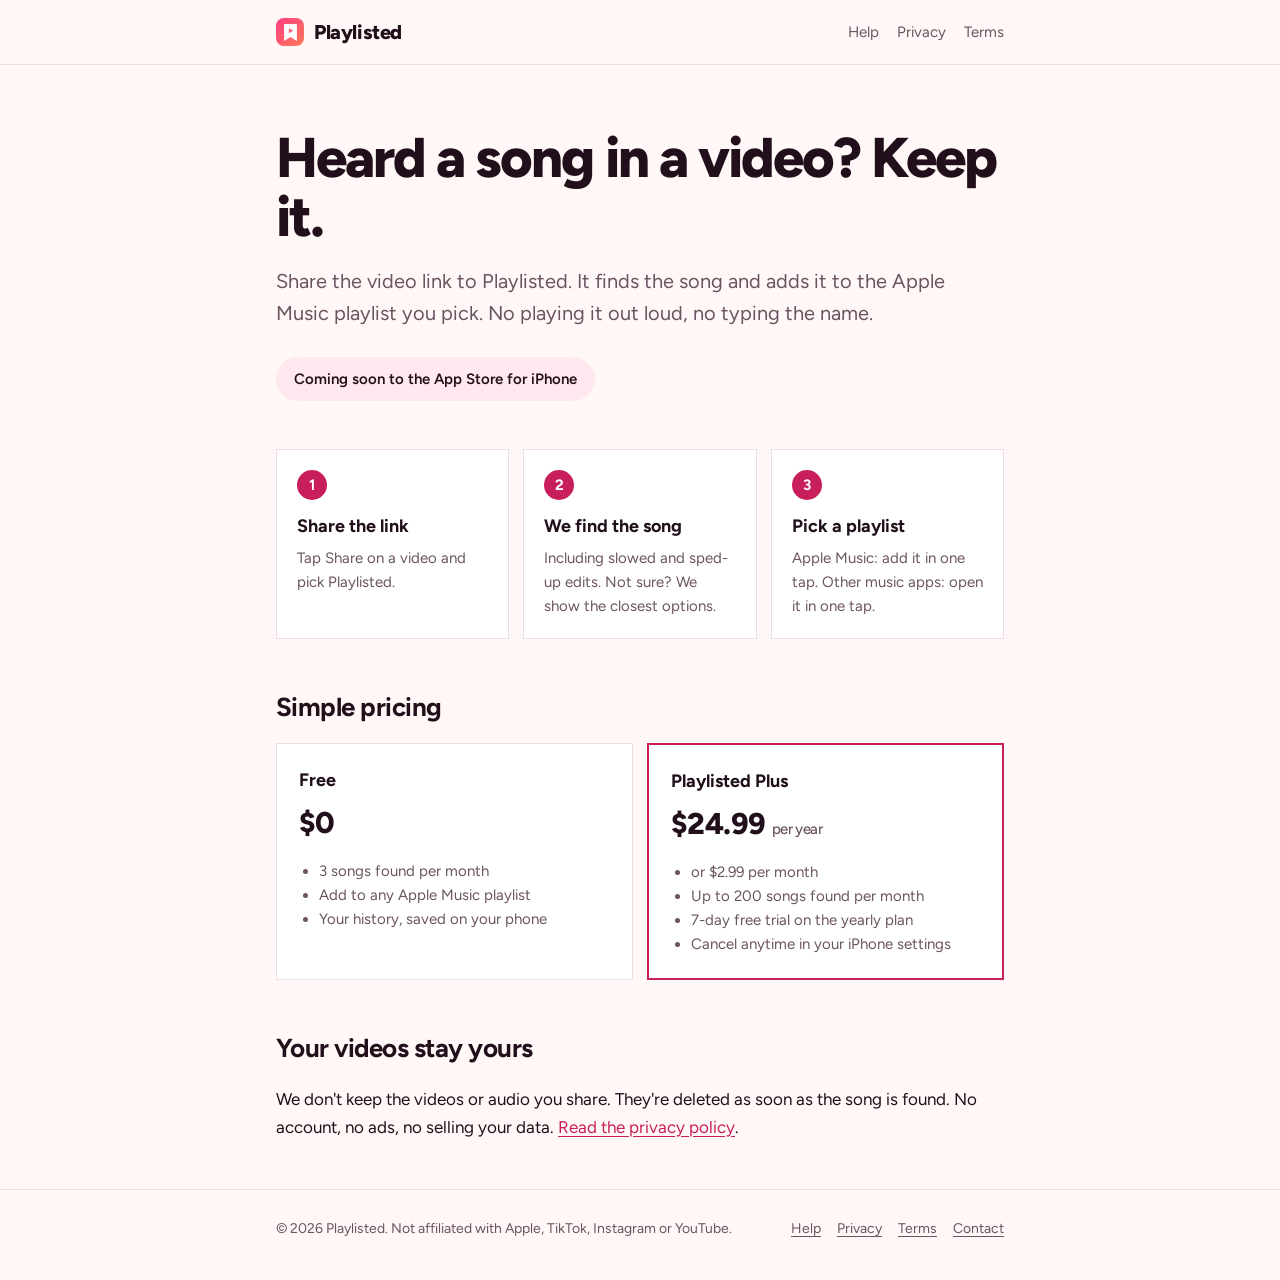
==== index.html @ 105da1dd "Playlisted website: privacy, terms, help Co-Authored-By: Claude Opus 5.5 <noreply@anthropic.com> Cla" ====
<!doctype html>
<html lang="en">
<head>
<meta charset="utf-8">
<meta name="viewport" content="width=device-width, initial-scale=1">
<title>Playlisted</title>
<meta name="description" content="Share a video link, Playlisted finds the song and adds it to your Apple Music playlist.">
<link rel="preconnect" href="https://fonts.googleapis.com">
<link rel="preconnect" href="https://fonts.gstatic.com" crossorigin>
<link href="https://fonts.googleapis.com/css2?family=Figtree:wght@400;500;600;700;800&display=swap" rel="stylesheet">
<link rel="stylesheet" href="style.css">
<link rel="icon" href="icon.png">
<link rel="apple-touch-icon" href="icon.png">
</head>
<body>
<header class="site">
  <div class="wrap">
    <a class="brand" href="./"><span class="brand-mark" aria-hidden="true"><svg viewBox="27 20 46 61" style="width:13px;height:17px"><path fill="#fff" fill-rule="evenodd" d="M30 20 H70 Q73 20 73 23 V81 L50 67 L27 81 V23 Q27 20 30 20 Z M44.35 35 L59.65 44 L44.35 53 Z"/></svg></span>Playlisted</a>
    <nav class="links"><a href="support.html">Help</a><a href="privacy.html">Privacy</a><a href="terms.html">Terms</a></nav>
  </div>
</header>

<main class="wrap">
  <section class="hero">
    <h1>Heard a song in a video? Keep it.</h1>
    <p class="lede">Share the video link to Playlisted. It finds the song and adds it to the Apple Music playlist you pick. No playing it out loud, no typing the name.</p>
    <span class="pill">Coming soon to the App Store for iPhone</span>
  </section>

  <div class="steps">
    <div class="step"><div class="num">1</div><h3>Share the link</h3><p>Tap Share on a video and pick Playlisted.</p></div>
    <div class="step"><div class="num">2</div><h3>We find the song</h3><p>Including slowed and sped-up edits. Not sure? We show the closest options.</p></div>
    <div class="step"><div class="num">3</div><h3>Pick a playlist</h3><p>Apple Music: add it in one tap. Other music apps: open it in one tap.</p></div>
  </div>

  <section class="block">
    <h2>Simple pricing</h2>
    <div class="plans">
      <div class="plan">
        <h3>Free</h3>
        <div class="price">$0</div>
        <ul><li>3 songs found per month</li><li>Add to any Apple Music playlist</li><li>Your history, saved on your phone</li></ul>
      </div>
      <div class="plan featured">
        <h3>Playlisted Plus</h3>
        <div class="price">$24.99 <small>per year</small></div>
        <ul><li>or $2.99 per month</li><li>Up to 200 songs found per month</li><li>7-day free trial on the yearly plan</li><li>Cancel anytime in your iPhone settings</li></ul>
      </div>
    </div>
  </section>

  <section class="block">
    <h2>Your videos stay yours</h2>
    <p>We don't keep the videos or audio you share. They're deleted as soon as the song is found. No account, no ads, no selling your data. <a href="privacy.html">Read the privacy policy</a>.</p>
  </section>
</main>

<footer class="site">
  <div class="wrap">
    <span>© 2026 Playlisted. Not affiliated with Apple, TikTok, Instagram or YouTube.</span>
    <nav><a href="support.html">Help</a><a href="privacy.html">Privacy</a><a href="terms.html">Terms</a><a href="mailto:playlisted.support@gmail.com">Contact</a></nav>
  </div>
</footer>
</body>
</html>
---- style.css ----
:root {
  --bg: #FFF8F6;
  --surface: #FFFFFF;
  --text: #21101B;
  --muted: #6B5462;
  --line: #F0DDE3;
  --accent: #C81E5B;
  --accent-ink: #FFFFFF;
  --accent-soft: #FFE9EF;
  --brand: linear-gradient(135deg, #FF3D81, #FF7A59);
}
@media (prefers-color-scheme: dark) {
  :root:not([data-theme="light"]) {
    --bg: #1B0A16;
    --surface: #2A0F22;
    --text: #FFF5F2;
    --muted: #E0B9C6;
    --line: #45193A;
    --accent: #FF9A7A;
    --accent-ink: #1B0A16;
    --accent-soft: #3A1530;
  }
}
:root[data-theme="dark"] {
  --bg: #1B0A16;
  --surface: #2A0F22;
  --text: #FFF5F2;
  --muted: #E0B9C6;
  --line: #45193A;
  --accent: #FF9A7A;
  --accent-ink: #1B0A16;
  --accent-soft: #3A1530;
}

* { box-sizing: border-box; }
html { -webkit-text-size-adjust: 100%; }
body {
  margin: 0;
  background: var(--bg);
  color: var(--text);
  font-family: "Figtree", system-ui, -apple-system, "Segoe UI", sans-serif;
  font-size: 17px;
  line-height: 1.6;
}
a { color: var(--accent); text-underline-offset: 3px; }
.wrap { max-width: 760px; margin: 0 auto; padding: 0 16px; }

header.site {
  border-bottom: 1px solid var(--line);
  background: var(--bg);
}
header.site .wrap {
  display: flex; align-items: center; justify-content: space-between;
  gap: 16px; padding-top: 16px; padding-bottom: 16px; flex-wrap: wrap;
}
.brand {
  font-weight: 800; font-size: 20px; letter-spacing: -0.02em;
  color: var(--text); text-decoration: none; display: flex; align-items: center; gap: 10px;
}
.brand-mark {
  width: 28px; height: 28px; border-radius: 8px; background: var(--brand);
  display: grid; place-items: center;
}
.brand-mark svg { width: 16px; height: 16px; }
nav.links { display: flex; gap: 18px; font-size: 15px; flex-wrap: wrap; }
nav.links a { color: var(--muted); text-decoration: none; }
nav.links a:hover, nav.links a[aria-current="page"] { color: var(--text); }

.hero { padding: 64px 0 40px; }
.hero h1 {
  font-size: clamp(36px, 7vw, 56px); line-height: 1.05; letter-spacing: -0.035em;
  margin: 0 0 18px; font-weight: 800;
}
.hero p.lede { font-size: 20px; color: var(--muted); margin: 0 0 28px; max-width: 34em; }
.pill {
  display: inline-block; padding: 10px 18px; border-radius: 999px;
  background: var(--accent-soft); color: var(--text); font-weight: 600; font-size: 15px;
}

.steps { display: grid; grid-template-columns: repeat(3, 1fr); gap: 14px; margin: 8px 0 48px; }
@media (max-width: 640px) { .steps { grid-template-columns: 1fr; } }
.step {
  background: var(--surface); border: 1px solid var(--line); border-radius: var(--radius);
  padding: 20px;
}
.step .num {
  width: 30px; height: 30px; border-radius: 50%; background: var(--accent); color: var(--accent-ink);
  display: grid; place-items: center; font-weight: 700; font-size: 15px; margin-bottom: 12px;
}
.step h3 { margin: 0 0 6px; font-size: 18px; }
.step p { margin: 0; color: var(--muted); font-size: 15px; }

section.block { margin: 0 0 48px; }
section.block h2 { font-size: 26px; letter-spacing: -0.02em; margin: 0 0 14px; }

.plans { display: grid; grid-template-columns: 1fr 1fr; gap: 14px; }
@media (max-width: 640px) { .plans { grid-template-columns: 1fr; } }
.plan {
  background: var(--surface); border: 1px solid var(--line); border-radius: var(--radius); padding: 22px;
}
.plan.featured { border: 2px solid var(--accent); }
.plan h3 { margin: 0 0 4px; font-size: 18px; }
.plan .price { font-size: 30px; font-weight: 800; letter-spacing: -0.02em; }
.plan .price small { font-size: 15px; font-weight: 500; color: var(--muted); }
.plan ul { margin: 12px 0 0; padding-left: 20px; color: var(--muted); font-size: 15px; }

/* Legal and help pages */
.doc { padding-top: 44px; padding-bottom: 56px; }
.doc h1 { font-size: clamp(30px, 6vw, 40px); letter-spacing: -0.03em; line-height: 1.1; margin: 0 0 8px; }
.doc .updated { color: var(--muted); margin: 0 0 32px; font-size: 15px; }
.doc h2 { font-size: 21px; margin: 36px 0 8px; letter-spacing: -0.01em; }
.doc p, .doc li { color: var(--text); }
.doc ul { padding-left: 22px; }
.doc .summary {
  background: var(--accent-soft); border-radius: var(--radius); padding: 18px 20px; margin: 0 0 8px;
}
.doc .summary p { margin: 0; }
.table-wrap { overflow-x: auto; margin: 12px 0; }
table { border-collapse: collapse; width: 100%; font-size: 15px; }
th, td { text-align: left; vertical-align: top; padding: 10px 12px; border-bottom: 1px solid var(--line); }
th { color: var(--muted); font-weight: 600; }
details {
  background: var(--surface); border: 1px solid var(--line); border-radius: 14px;
  padding: 14px 18px; margin: 10px 0;
}
details summary { cursor: pointer; font-weight: 600; }
details p { margin: 10px 0 0; color: var(--muted); }

footer.site { border-top: 1px solid var(--line); padding: 28px 0 40px; color: var(--muted); font-size: 14px; }
footer.site .wrap { display: flex; flex-wrap: wrap; gap: 8px 20px; justify-content: space-between; }
footer.site nav { display: flex; gap: 16px; flex-wrap: wrap; }
footer.site a { color: var(--muted); }
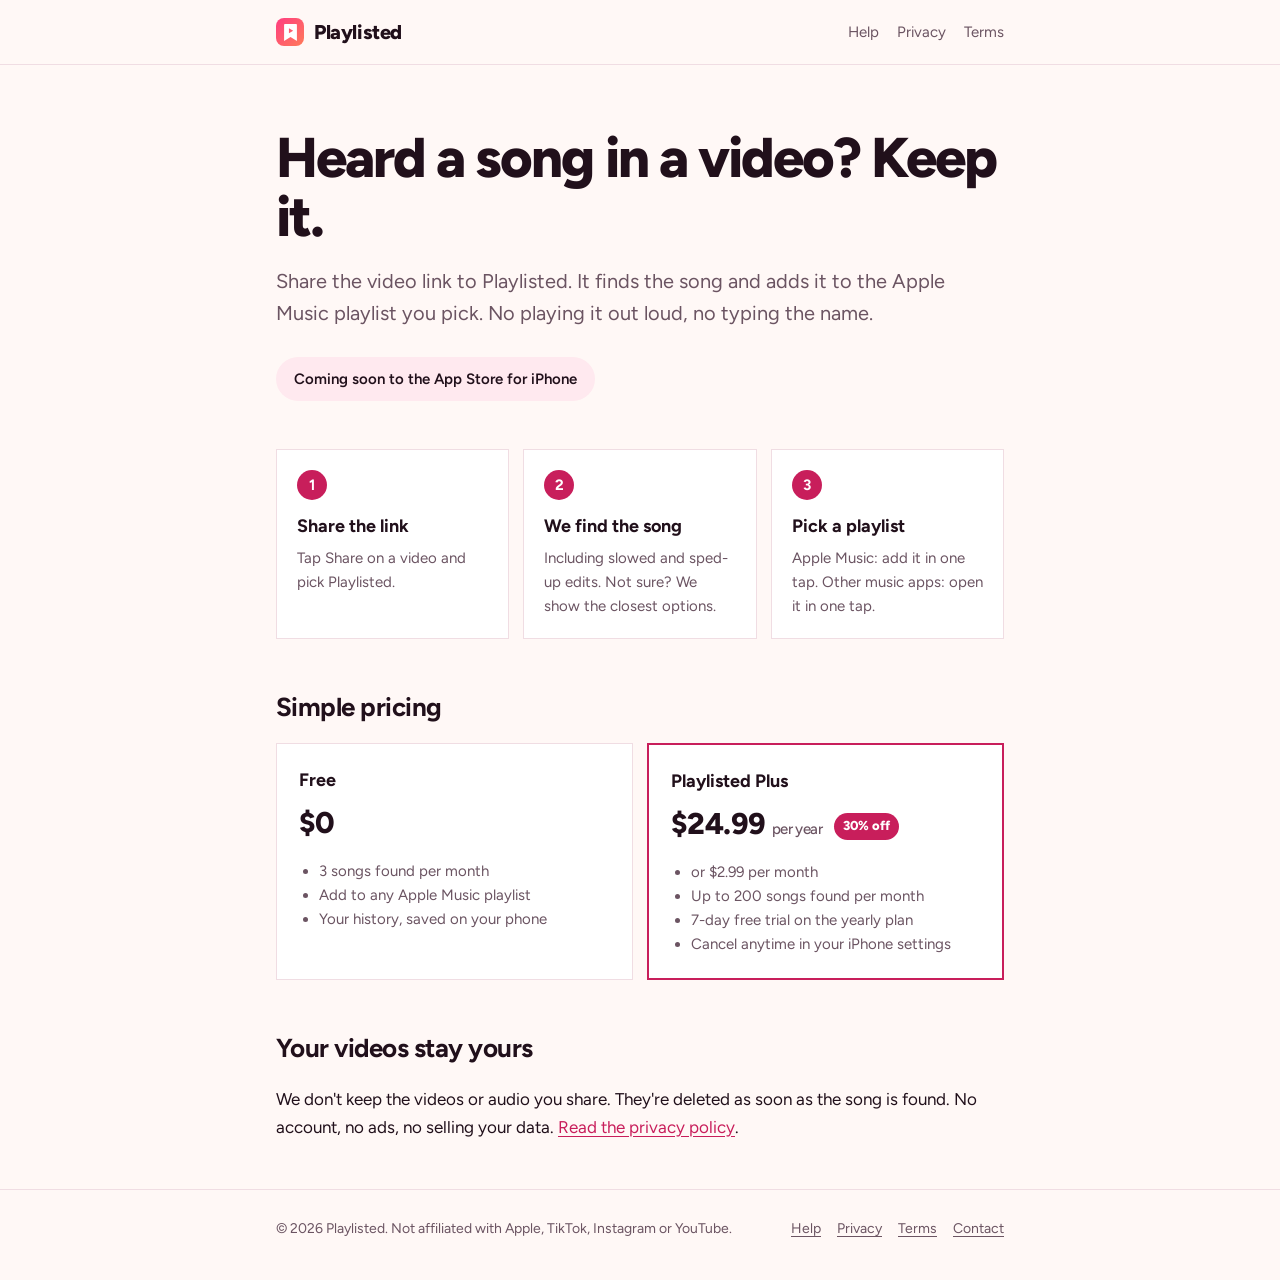
==== commit fad5f33a: "Show 30% off on the yearly plan Co-Authored-By: Claude Opus 5.5 <noreply@anthropic.com> Claude-Sessi" ====
--- a/index.html
+++ b/index.html
@@ -43,7 +43,7 @@
       </div>
       <div class="plan featured">
         <h3>Playlisted Plus</h3>
-        <div class="price">$24.99 <small>per year</small></div>
+        <div class="price">$24.99 <small>per year</small> <span class="badge">30% off</span></div>
         <ul><li>or $2.99 per month</li><li>Up to 200 songs found per month</li><li>7-day free trial on the yearly plan</li><li>Cancel anytime in your iPhone settings</li></ul>
       </div>
     </div>
--- a/style.css
+++ b/style.css
@@ -102,6 +102,10 @@
 .plan h3 { margin: 0 0 4px; font-size: 18px; }
 .plan .price { font-size: 30px; font-weight: 800; letter-spacing: -0.02em; }
 .plan .price small { font-size: 15px; font-weight: 500; color: var(--muted); }
+.plan .badge {
+  display: inline-block; vertical-align: middle; margin-left: 6px; padding: 3px 9px; border-radius: 999px;
+  background: #C81E5B; color: #FFFFFF; font-size: 13px; font-weight: 800; letter-spacing: 0; white-space: nowrap;
+}
 .plan ul { margin: 12px 0 0; padding-left: 20px; color: var(--muted); font-size: 15px; }
 
 /* Legal and help pages */
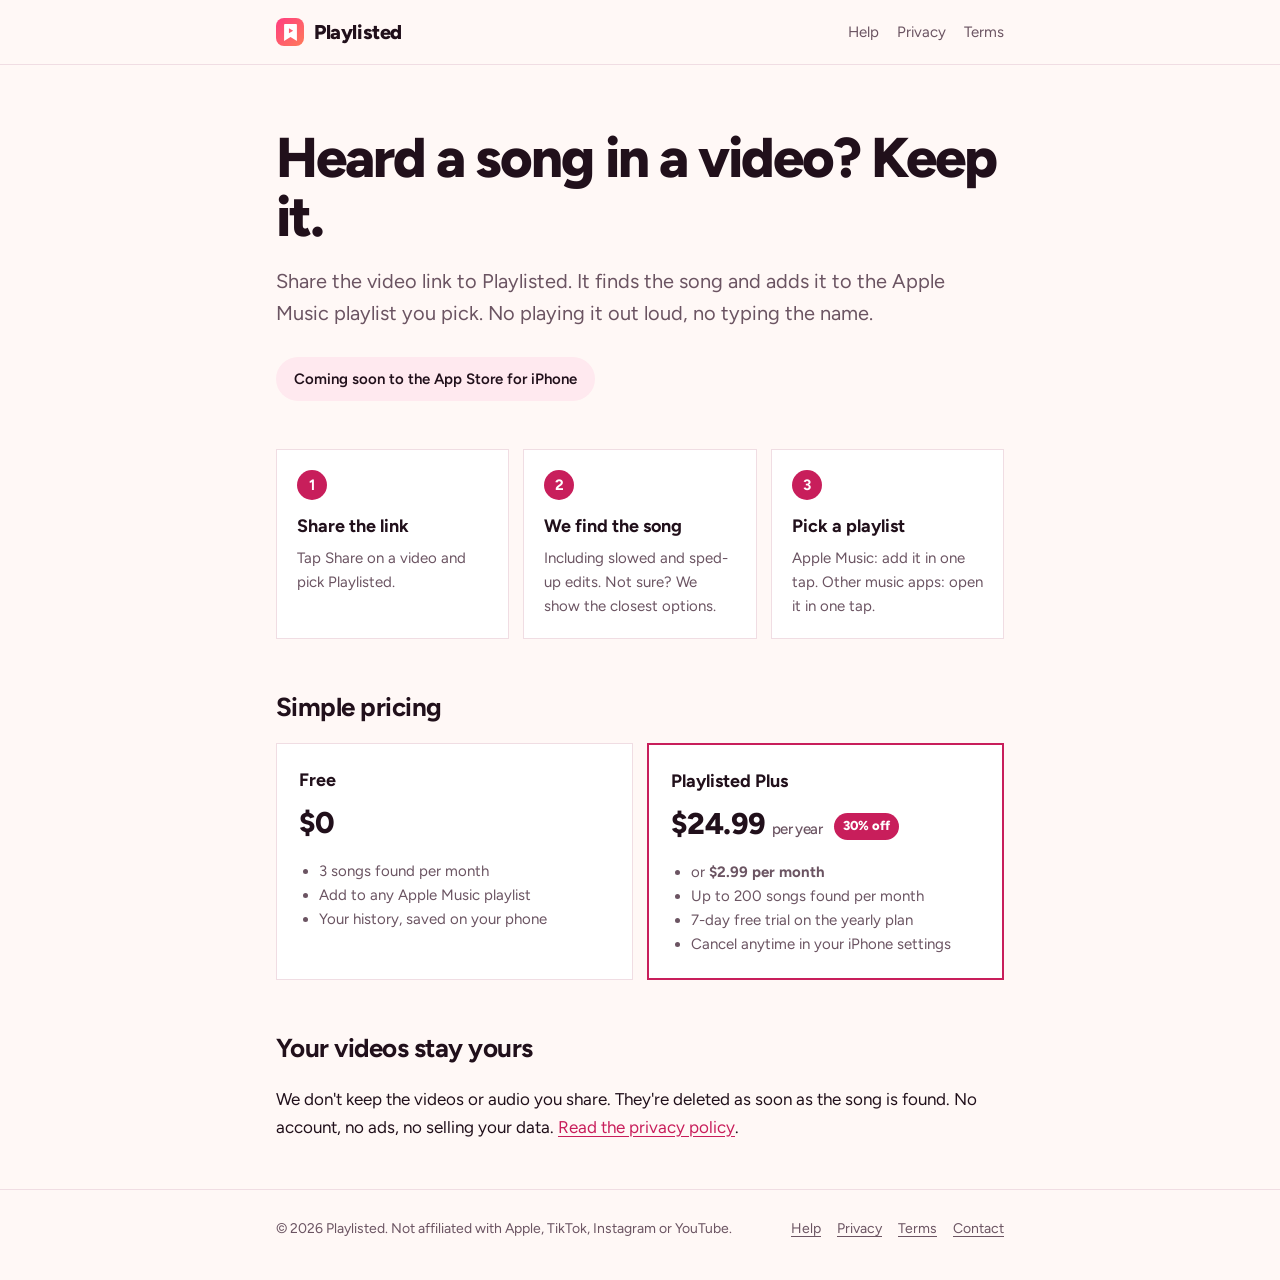
==== commit c31a361d: "Bold the monthly price Co-Authored-By: Claude Opus 5.5 <noreply@anthropic.com> Claude-Session: https" ====
--- a/index.html
+++ b/index.html
@@ -44,7 +44,7 @@
       <div class="plan featured">
         <h3>Playlisted Plus</h3>
         <div class="price">$24.99 <small>per year</small> <span class="badge">30% off</span></div>
-        <ul><li>or $2.99 per month</li><li>Up to 200 songs found per month</li><li>7-day free trial on the yearly plan</li><li>Cancel anytime in your iPhone settings</li></ul>
+        <ul><li>or <strong>$2.99 per month</strong></li><li>Up to 200 songs found per month</li><li>7-day free trial on the yearly plan</li><li>Cancel anytime in your iPhone settings</li></ul>
       </div>
     </div>
   </section>
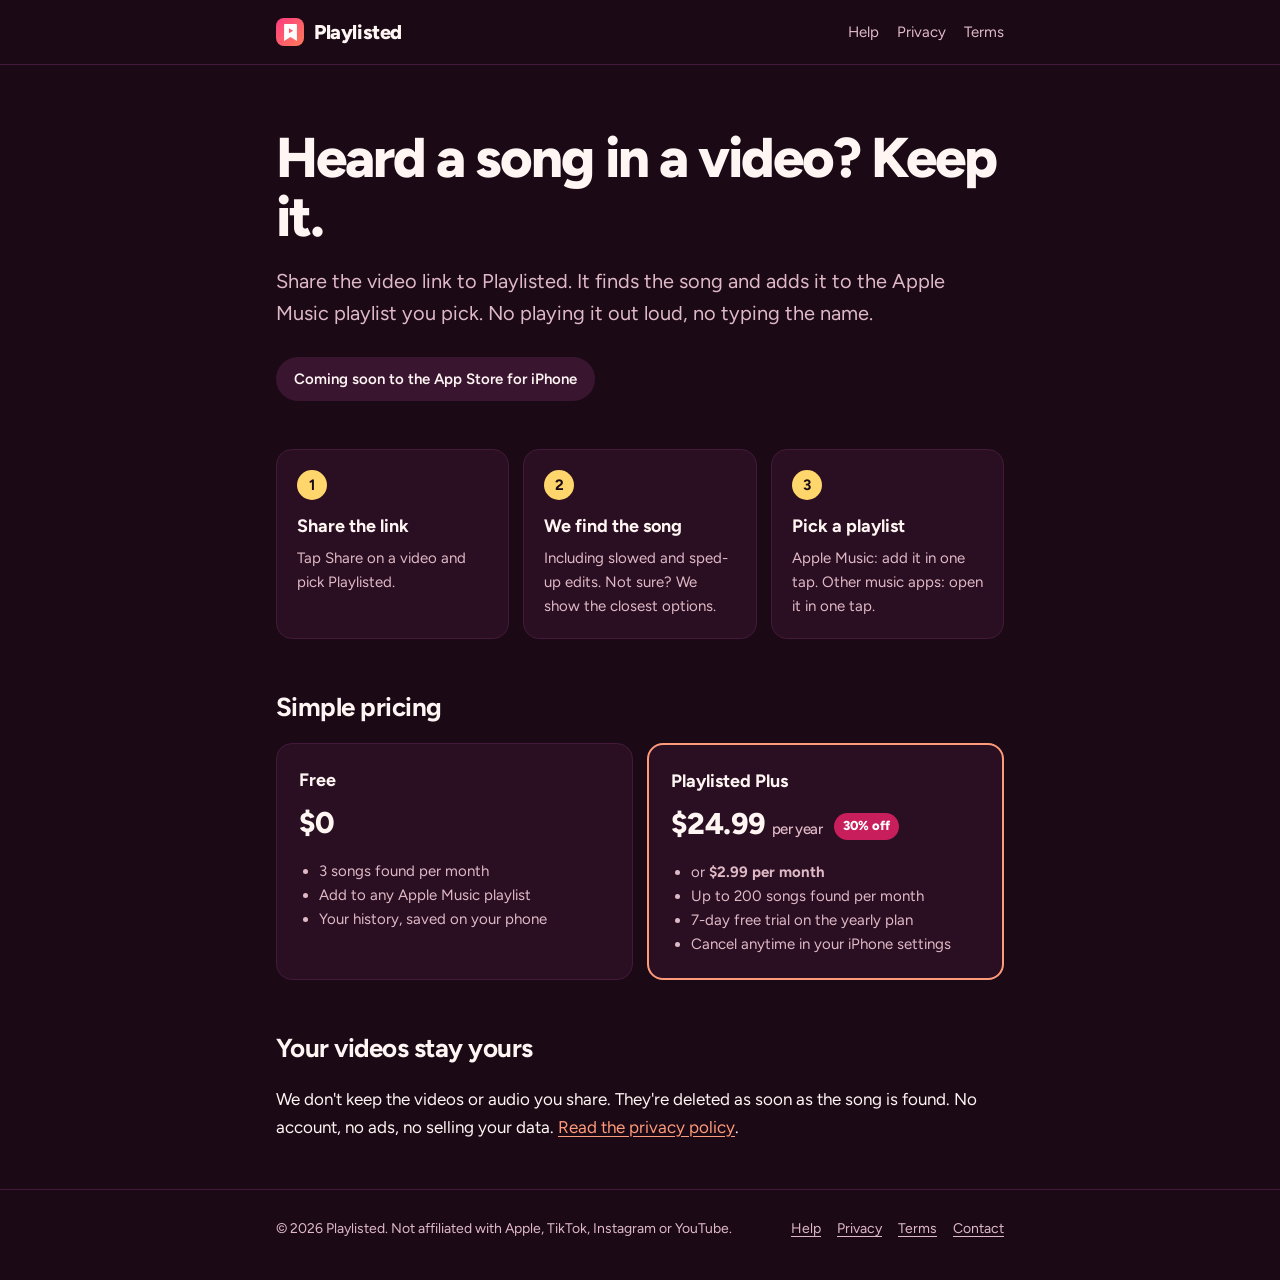
==== commit 26f20673: "Match the app: always dark plum, butter step numbers, rounded cards Co-Authored-By: Claude Opus 5.5 " ====
--- a/index.html
+++ b/index.html
@@ -3,6 +3,8 @@
 <head>
 <meta charset="utf-8">
 <meta name="viewport" content="width=device-width, initial-scale=1">
+<meta name="color-scheme" content="dark">
+<meta name="theme-color" content="#1B0A16">
 <title>Playlisted</title>
 <meta name="description" content="Share a video link, Playlisted finds the song and adds it to your Apple Music playlist.">
 <link rel="preconnect" href="https://fonts.googleapis.com">
--- a/style.css
+++ b/style.css
@@ -1,27 +1,6 @@
 :root {
-  --bg: #FFF8F6;
-  --surface: #FFFFFF;
-  --text: #21101B;
-  --muted: #6B5462;
-  --line: #F0DDE3;
-  --accent: #C81E5B;
-  --accent-ink: #FFFFFF;
-  --accent-soft: #FFE9EF;
-  --brand: linear-gradient(135deg, #FF3D81, #FF7A59);
-}
-@media (prefers-color-scheme: dark) {
-  :root:not([data-theme="light"]) {
-    --bg: #1B0A16;
-    --surface: #2A0F22;
-    --text: #FFF5F2;
-    --muted: #E0B9C6;
-    --line: #45193A;
-    --accent: #FF9A7A;
-    --accent-ink: #1B0A16;
-    --accent-soft: #3A1530;
-  }
-}
-:root[data-theme="dark"] {
+  /* Same palette as the app (always dark plum) */
+  color-scheme: dark;
   --bg: #1B0A16;
   --surface: #2A0F22;
   --text: #FFF5F2;
@@ -30,6 +9,10 @@
   --accent: #FF9A7A;
   --accent-ink: #1B0A16;
   --accent-soft: #3A1530;
+  --butter: #FFD66B;
+  --butter-ink: #1B0A16;
+  --brand: linear-gradient(135deg, #FF3D81, #FF7A59);
+  --radius: 16px;
 }
 
 * { box-sizing: border-box; }
@@ -84,7 +67,7 @@
   padding: 20px;
 }
 .step .num {
-  width: 30px; height: 30px; border-radius: 50%; background: var(--accent); color: var(--accent-ink);
+  width: 30px; height: 30px; border-radius: 50%; background: var(--butter); color: var(--butter-ink);
   display: grid; place-items: center; font-weight: 700; font-size: 15px; margin-bottom: 12px;
 }
 .step h3 { margin: 0 0 6px; font-size: 18px; }
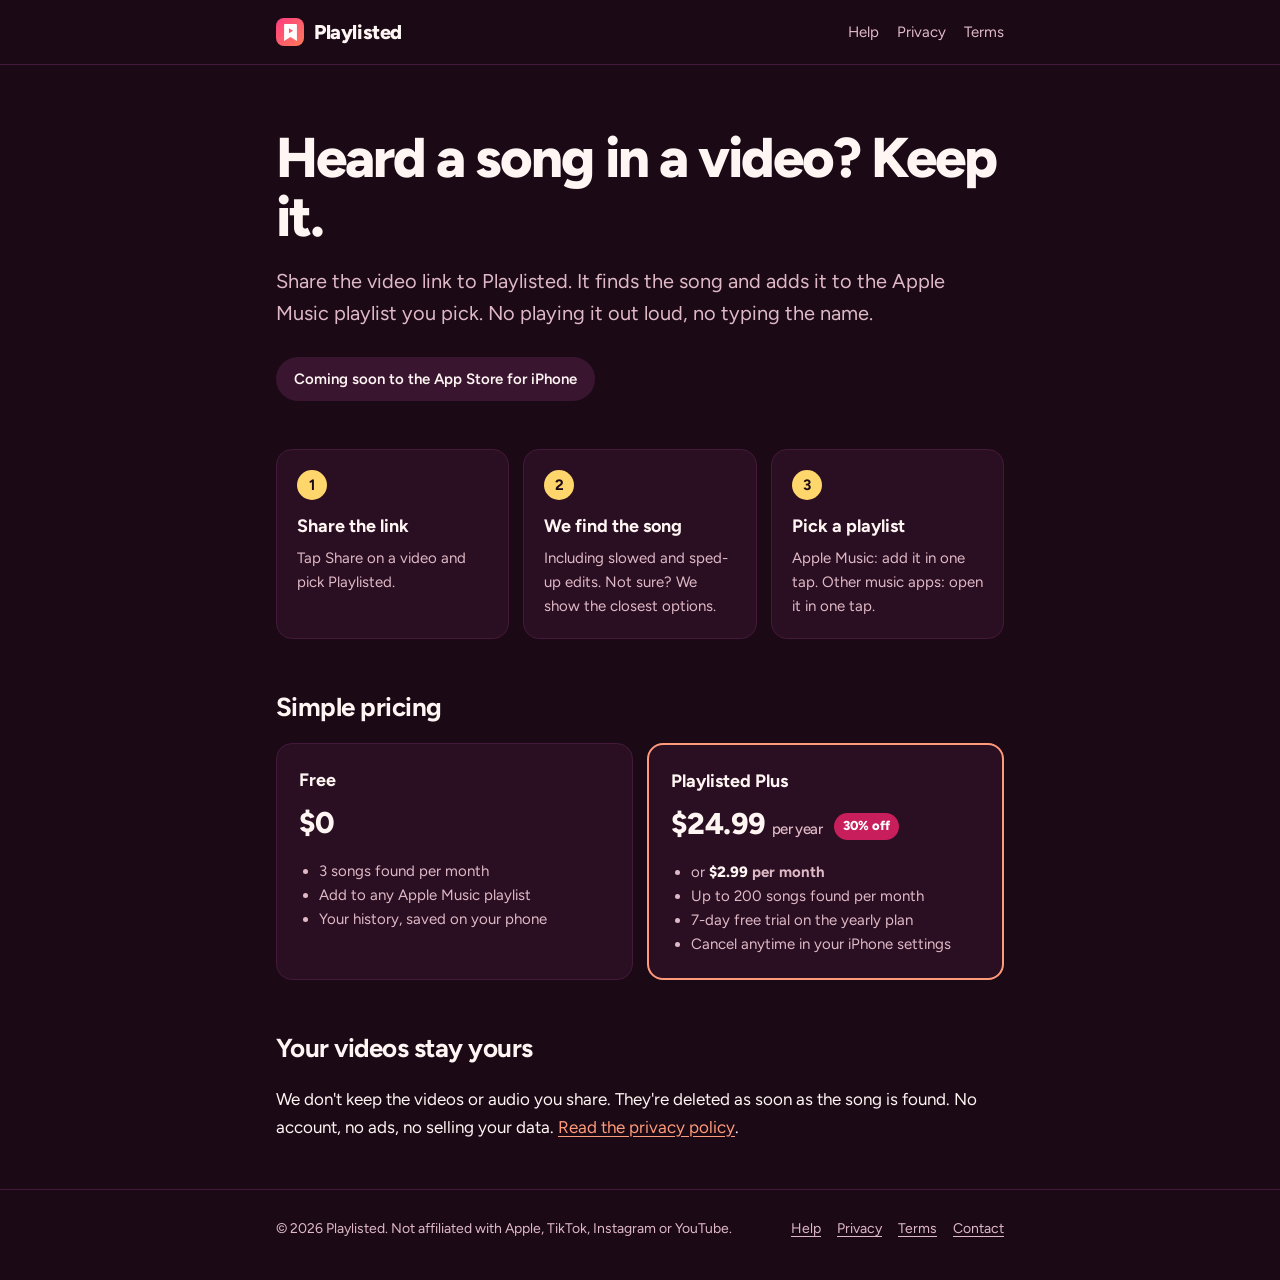
==== commit a7e76945: "Monthly price in white, extra bold Co-Authored-By: Claude Opus 5.5 <noreply@anthropic.com> Claude-Se" ====
--- a/index.html
+++ b/index.html
@@ -46,7 +46,7 @@
       <div class="plan featured">
         <h3>Playlisted Plus</h3>
         <div class="price">$24.99 <small>per year</small> <span class="badge">30% off</span></div>
-        <ul><li>or <strong>$2.99 per month</strong></li><li>Up to 200 songs found per month</li><li>7-day free trial on the yearly plan</li><li>Cancel anytime in your iPhone settings</li></ul>
+        <ul><li>or <strong><span class="hi">$2.99</span> per month</strong></li><li>Up to 200 songs found per month</li><li>7-day free trial on the yearly plan</li><li>Cancel anytime in your iPhone settings</li></ul>
       </div>
     </div>
   </section>
--- a/style.css
+++ b/style.css
@@ -89,6 +89,7 @@
   display: inline-block; vertical-align: middle; margin-left: 6px; padding: 3px 9px; border-radius: 999px;
   background: #C81E5B; color: #FFFFFF; font-size: 13px; font-weight: 800; letter-spacing: 0; white-space: nowrap;
 }
+.plan ul .hi { color: var(--text); font-weight: 800; }
 .plan ul { margin: 12px 0 0; padding-left: 20px; color: var(--muted); font-size: 15px; }
 
 /* Legal and help pages */
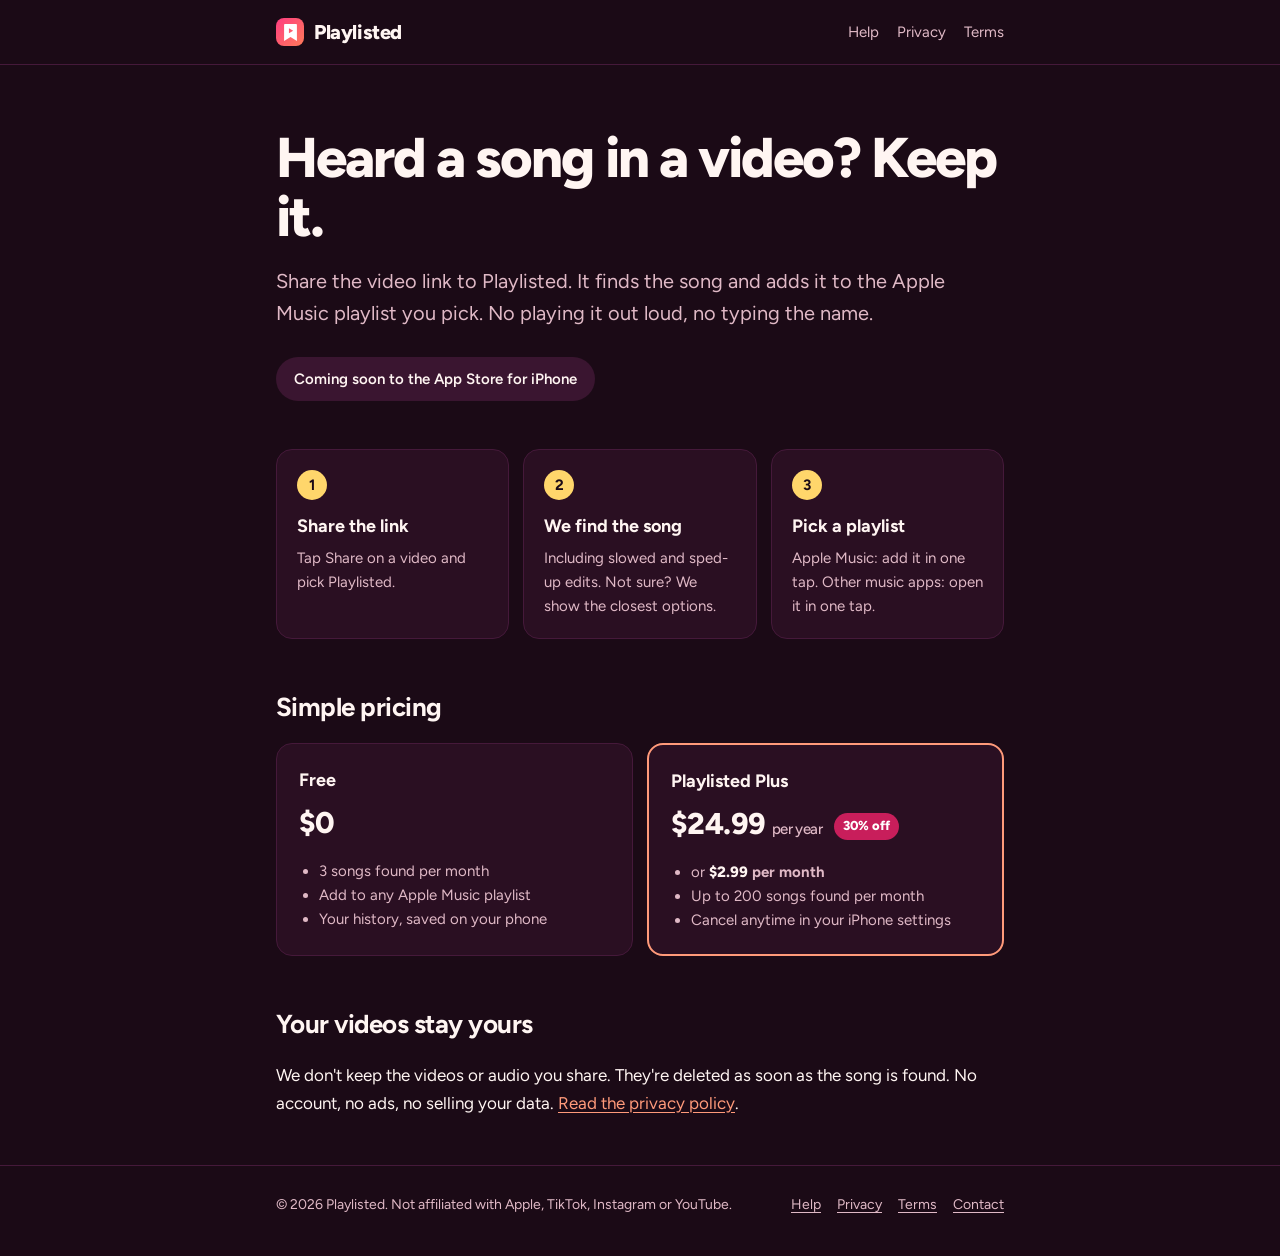
==== commit 48d4bb61: "No free trial: remove the 7-day trial from the home page and terms Co-Authored-By: Claude Opus 5.5 <" ====
--- a/index.html
+++ b/index.html
@@ -10,7 +10,7 @@
 <link rel="preconnect" href="https://fonts.googleapis.com">
 <link rel="preconnect" href="https://fonts.gstatic.com" crossorigin>
 <link href="https://fonts.googleapis.com/css2?family=Figtree:wght@400;500;600;700;800&display=swap" rel="stylesheet">
-<link rel="stylesheet" href="style.css">
+<link rel="stylesheet" href="style.css?v=4">
 <link rel="icon" href="icon.png">
 <link rel="apple-touch-icon" href="icon.png">
 </head>
@@ -46,7 +46,7 @@
       <div class="plan featured">
         <h3>Playlisted Plus</h3>
         <div class="price">$24.99 <small>per year</small> <span class="badge">30% off</span></div>
-        <ul><li>or <strong><span class="hi">$2.99</span> per month</strong></li><li>Up to 200 songs found per month</li><li>7-day free trial on the yearly plan</li><li>Cancel anytime in your iPhone settings</li></ul>
+        <ul><li>or <strong><span class="hi">$2.99</span> per month</strong></li><li>Up to 200 songs found per month</li><li>Cancel anytime in your iPhone settings</li></ul>
       </div>
     </div>
   </section>
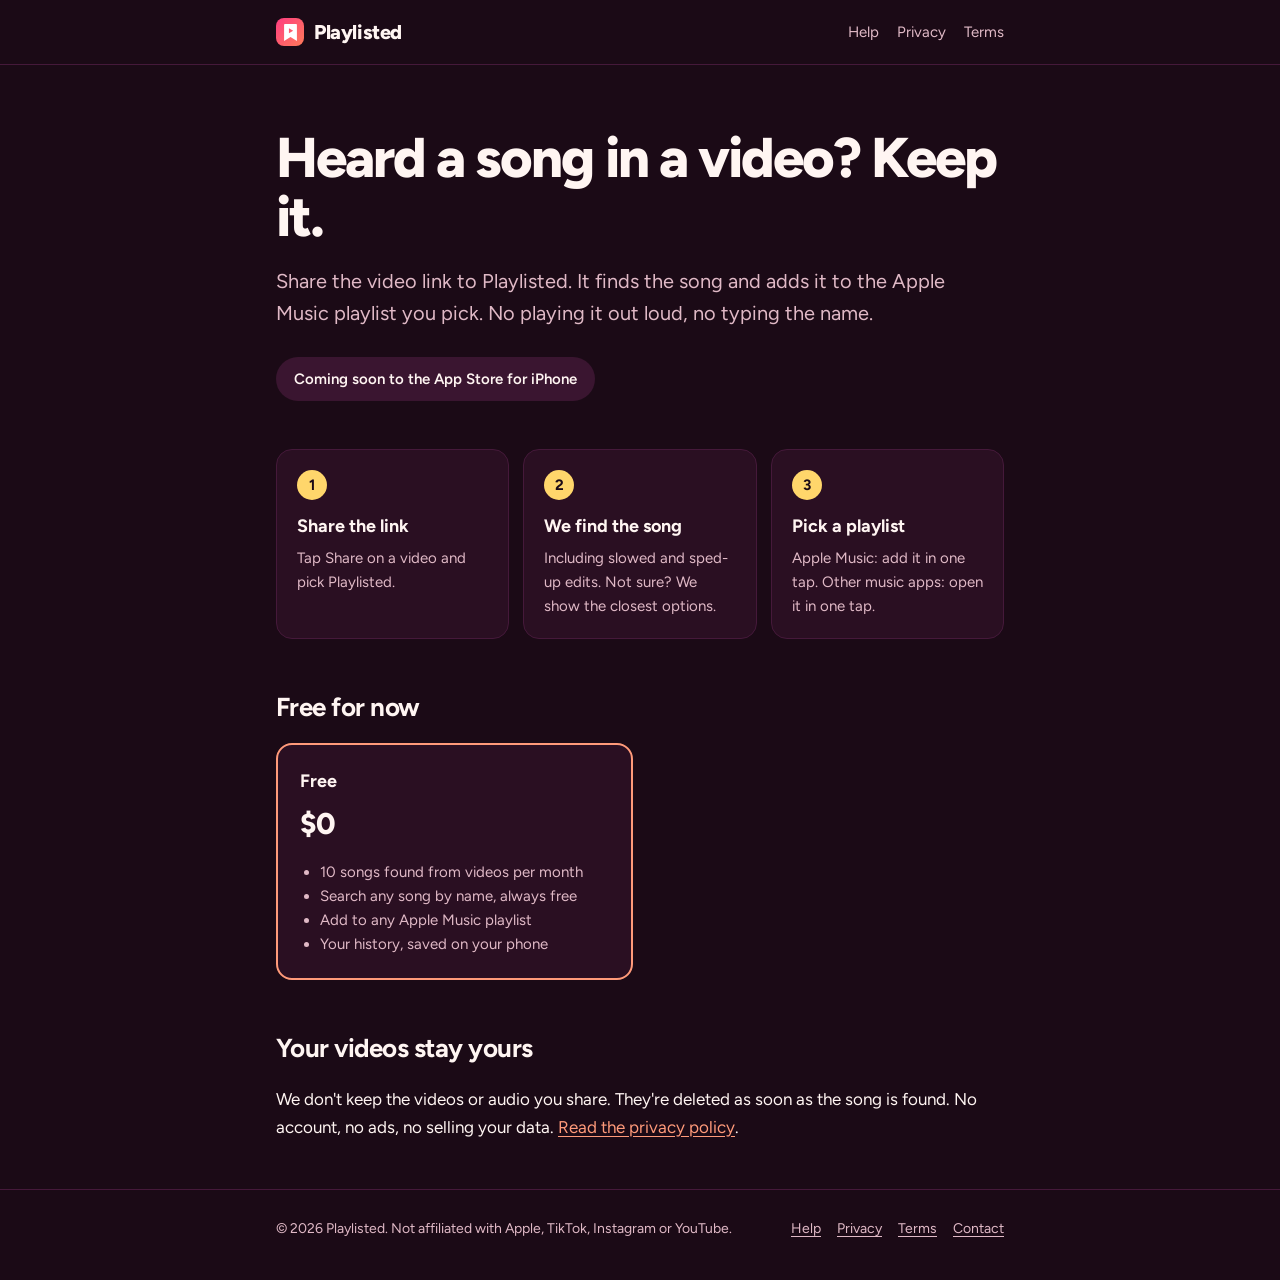
==== commit 9c4bcadd: "Free for now: 10 songs a month from videos; Plus coming later Co-Authored-By: Claude Opus 5.5 <norep" ====
--- a/index.html
+++ b/index.html
@@ -36,17 +36,12 @@
   </div>
 
   <section class="block">
-    <h2>Simple pricing</h2>
+    <h2>Free for now</h2>
     <div class="plans">
-      <div class="plan">
+      <div class="plan featured">
         <h3>Free</h3>
         <div class="price">$0</div>
-        <ul><li>3 songs found per month</li><li>Add to any Apple Music playlist</li><li>Your history, saved on your phone</li></ul>
-      </div>
-      <div class="plan featured">
-        <h3>Playlisted Plus</h3>
-        <div class="price">$24.99 <small>per year</small> <span class="badge">30% off</span></div>
-        <ul><li>or <strong><span class="hi">$2.99</span> per month</strong></li><li>Up to 200 songs found per month</li><li>Cancel anytime in your iPhone settings</li></ul>
+        <ul><li>10 songs found from videos per month</li><li>Search any song by name, always free</li><li>Add to any Apple Music playlist</li><li>Your history, saved on your phone</li></ul>
       </div>
     </div>
   </section>
